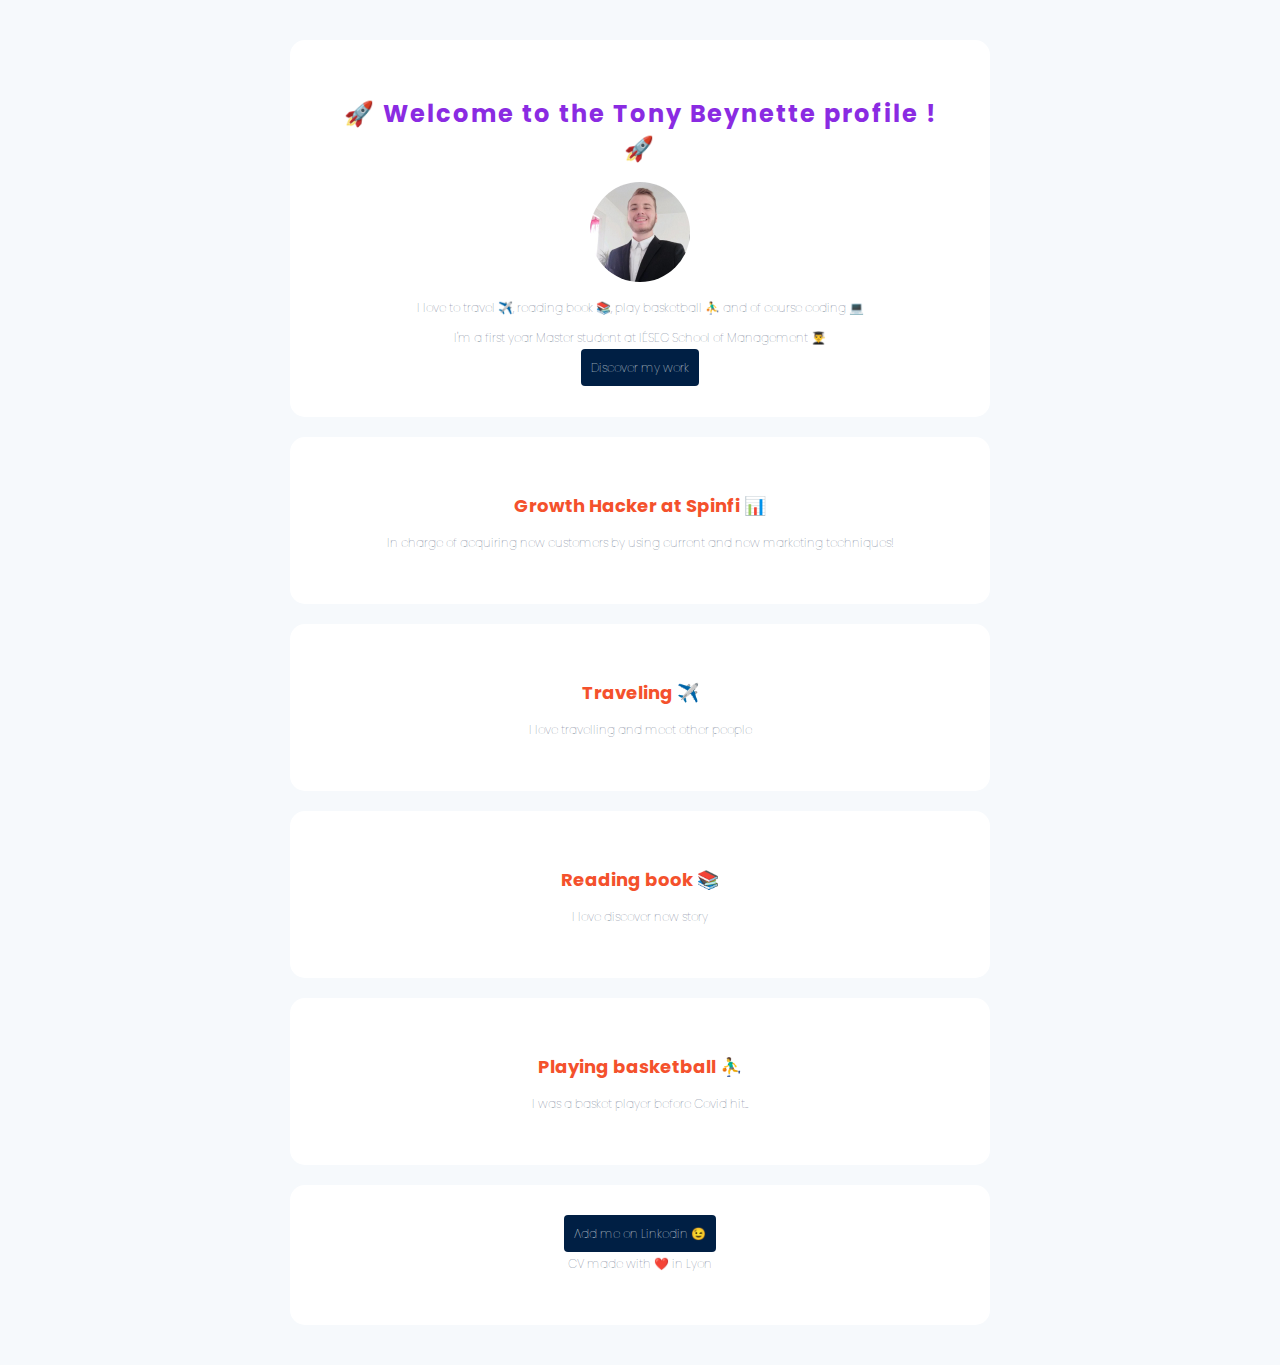
==== index.html @ e7bcf166 "Rename cv-tonybeynette.html to index.html" ====
<!DOCTYPE html>

<html lang="en">

<head>
		<title>
		Tony Beynette CV

		</title>

		<meta charset="utf-8">
		<meta name="cv" content="Discover the profile of the marvelous Tony !">
		<link rel="stylesheet" type="text/css" href="Style.css">
		<link rel="preconnect" href="https://fonts.gstatic.com">
    	<link href="https://fonts.googleapis.com/css2?family=Poppins:wght@300;400;700&display=swap" rel="stylesheet">
</head>
	
	
<body>

<div class="container">

	<div class="card-white" id="introduction" >
		<h1> 🚀 Welcome to the Tony Beynette profile ! 🚀</h1>

 			<img src="images/tony-profil.jpeg" class="img-circle" width= "100px" alt="tony beynette">

 				<p> I love to travel ✈️, reading book 📚, play basketball ⛹️‍♂️ and of course coding 💻 </p>

				<p> I'm a first year Master student at IÉSEG School of Management 👨‍🎓 </p>

 					<a href="https://tony-beynette.landen.co/"	class="btn-blue" target = "_blank"> Discover my work </a>
	</div>
	


	<div class="card-white">
			<h2> Growth Hacker at Spinfi 📊</h2>
 			
 				<p> In charge of acquiring new customers by using current and new marketing techniques! </p>

 	</div>


	<div class="card-white">
			<h2> Traveling ✈️	</h2>
 			
 				<p>  I love travelling and meet other people </p>
	</div>
    	
 		
	<div class="card-white">
			<h2> Reading book 📚 </h2>
 			
 				<p>  I love discover new story </p>
	</div>
 		
		
	<div class="card-white">
			<h2> Playing basketball ⛹️‍♂️ </h2>

 				<p>  I was a basket player before Covid hit... </p>
	</div>
 	
	
 	<div class="card-white">

 					<a href="https://www.linkedin.com/in/tony-beynette-aa5a51150/">Add me on Linkedin 😉</a>

				<p>CV made with ❤️ in Lyon</p>

 		</ul>
 	</div>	
</div>	
	
</body>
	
</html>
---- Style.css ----
body{
	font-family: 'Poppins', san-serif;
    background-color: #F6F9FC;
    color: #575F7D;
    font-size: 12px;
    font-weight: lighter;
    display: block;
    margin: 8px;
}

h1{
	font-weight: 700;
	color: blueviolet;
    letter-spacing: 2px;
}

h2,h3 {
	color: #f4512c;
	color: 
	font-weight: 400;
}

a{
	background-color: #001f44;
	color: white;
	text-decoration: none;
	padding: 10px;
	border-radius: 4px;
}

a:hover{
	opacity: 0.8;
}

.img-circle {
    border-radius: 50%;
}



.container {
	width: 700px;
	margin:40px auto;
	border-radius: 4px;
}

	.card-white {
	background-color: white;
	padding: 40px;
	box-shadow: 0px 10px 30px rgba(0,0,0,0.1)
	border-radius: 4px;
	margin: 20px 0px;
	text-align: center;
	border-radius: 15px
	
}


div {
    display: block;
}
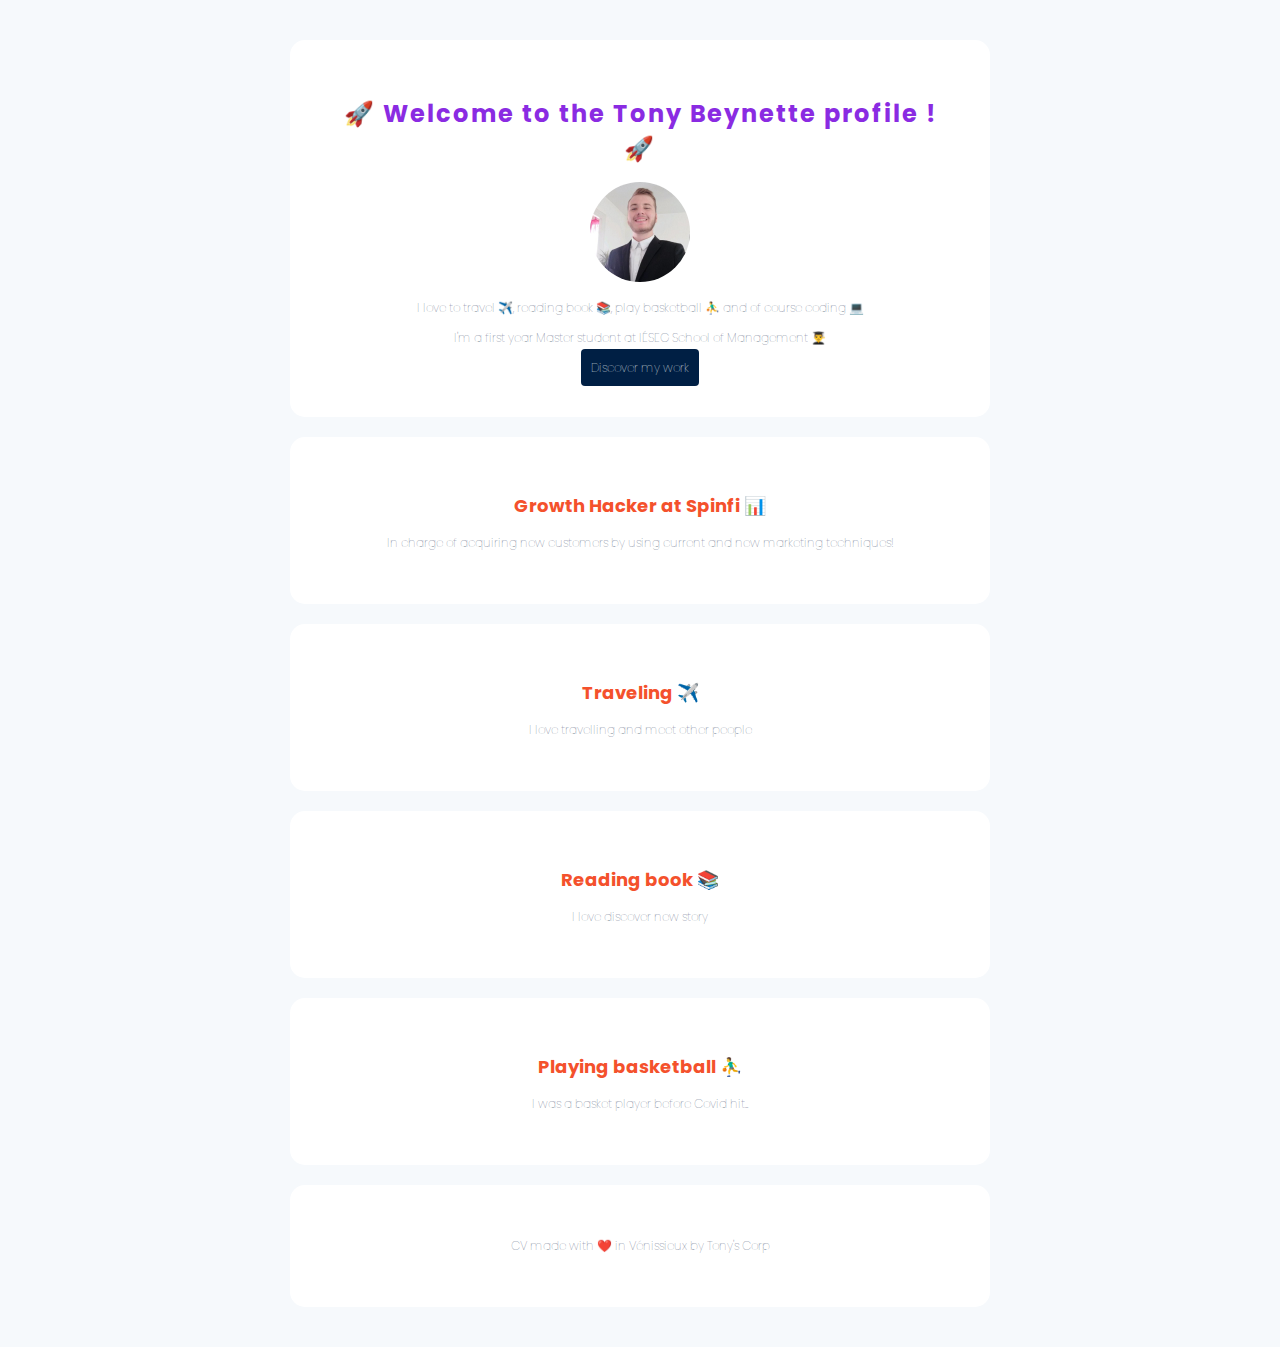
==== commit 2c2b4f2a: "Update index.html" ====
--- a/index.html
+++ b/index.html
@@ -65,9 +65,10 @@
 	
  	<div class="card-white">
 
- 					<a href="https://www.linkedin.com/in/tony-beynette-aa5a51150/">Add me on Linkedin 😉</a>
+ 					<script src="https://platform.linkedin.com/in.js" type="text/javascript">lang: en_US</script>
+					<script type="IN/Share" data-url="https://www.linkedin.com/in/tony-beynette-aa5a51150/"></script>
 
-				<p>CV made with ❤️ in Lyon</p>
+				<p>CV made with ❤️ in Vénissieux by Tony's Corp</p>
 
  		</ul>
  	</div>	
